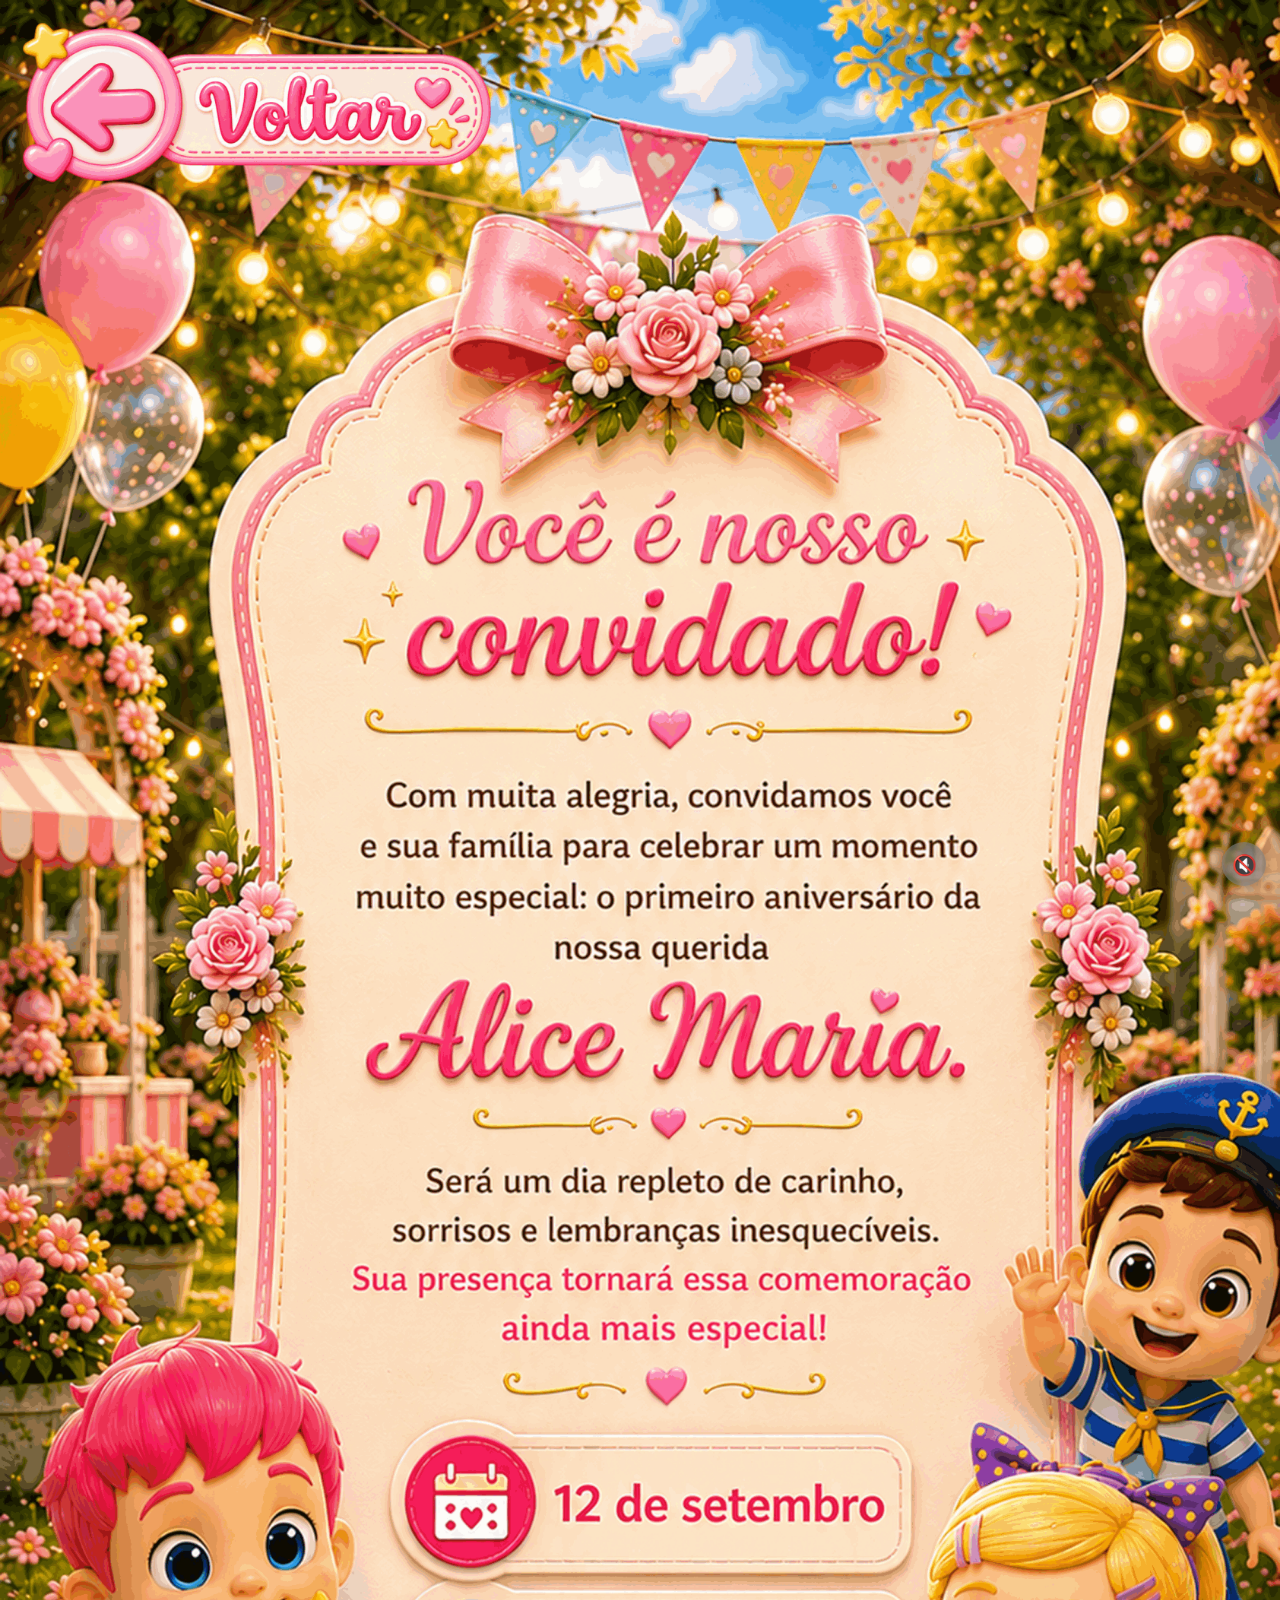
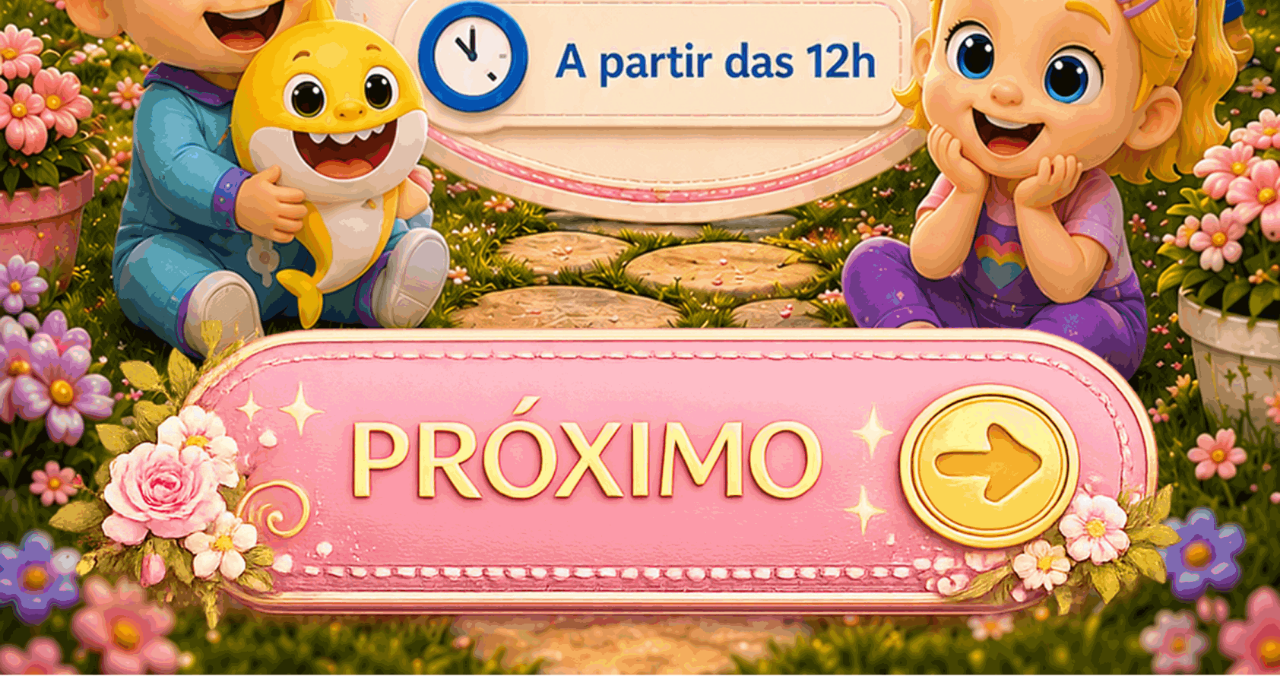
==== pagina2.html @ 955178db "Add files via upload" ====
<!doctype html>
<html lang="pt-BR"><head><meta charset="utf-8"><meta name="viewport" content="width=device-width,initial-scale=1,viewport-fit=cover"><title>Convite Alice Maria — Página 2</title><link rel="stylesheet" href="assets/css/convite.css"></head>
<body>
<div class="convite">
<img src="assets/images/pagina2.png" alt="Convite Alice Maria — Página 2">
<a class="hit" href="index.html" aria-label="Voltar" style="left:0%;top:0%;width:22%;height:7%;"></a>
<a class="hit" href="pagina3.html" aria-label="Próximo" style="left:8%;top:83%;width:84%;height:14%;"></a>
</div>
<button class="music-toggle" aria-label="Música">🔇</button>
<script src="assets/js/music.js"></script>
</body></html>
---- assets/css/convite.css ----
*{box-sizing:border-box}
html,body{margin:0;padding:0;background:#fff}
body{font-family:Arial,sans-serif;overflow-x:hidden}
.convite{position:relative;width:100%;max-width:1684px;margin:0 auto;line-height:0}
.convite img{display:block;width:100%;height:auto}
.hit{position:absolute;display:block;z-index:10;background:transparent;cursor:pointer}
.music-toggle{position:fixed;right:14px;bottom:14px;z-index:100;width:44px;height:44px;border:0;border-radius:50%;background:rgba(255,105,160,.9);color:#fff;font-size:20px;line-height:44px;text-align:center;box-shadow:0 2px 10px rgba(0,0,0,.2);cursor:pointer}
.music-toggle.off{background:rgba(120,120,120,.65)}
.external-placeholder{cursor:pointer}
@media (min-width:1685px){.convite{width:1684px}}
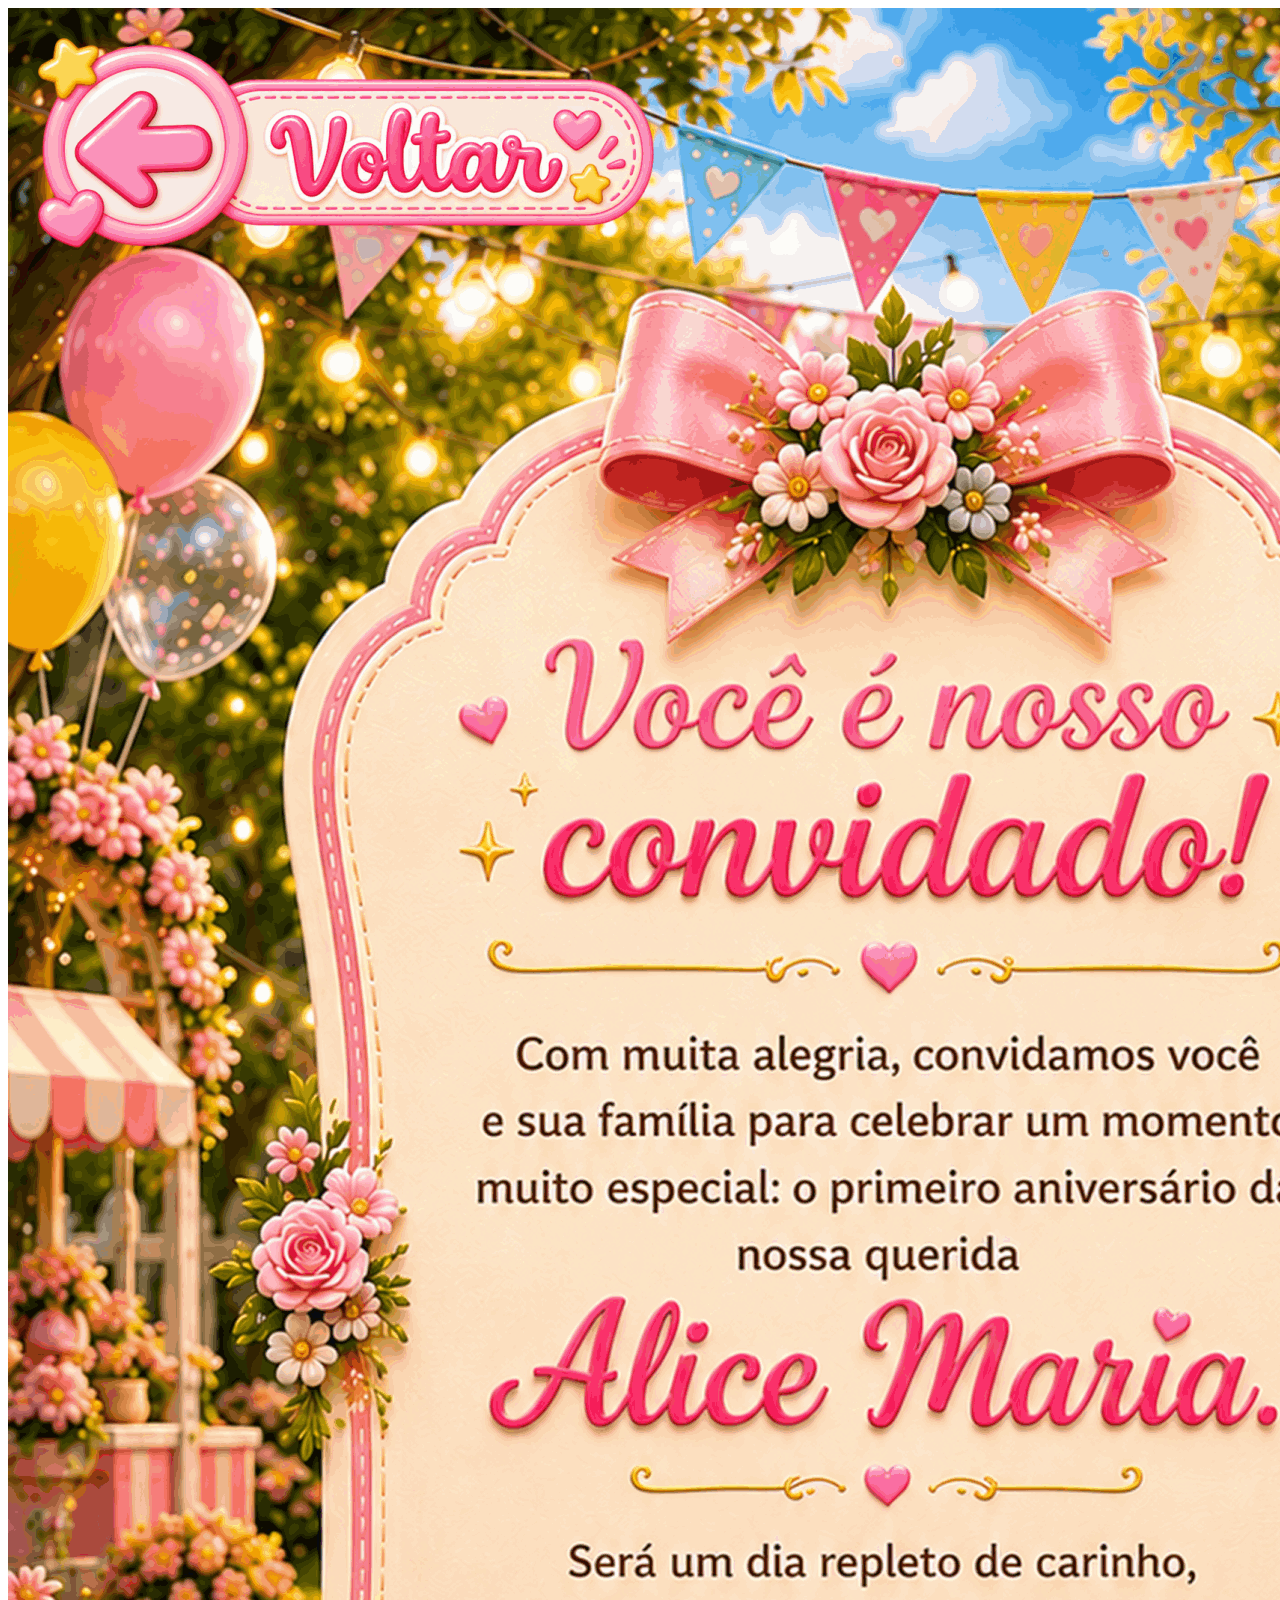
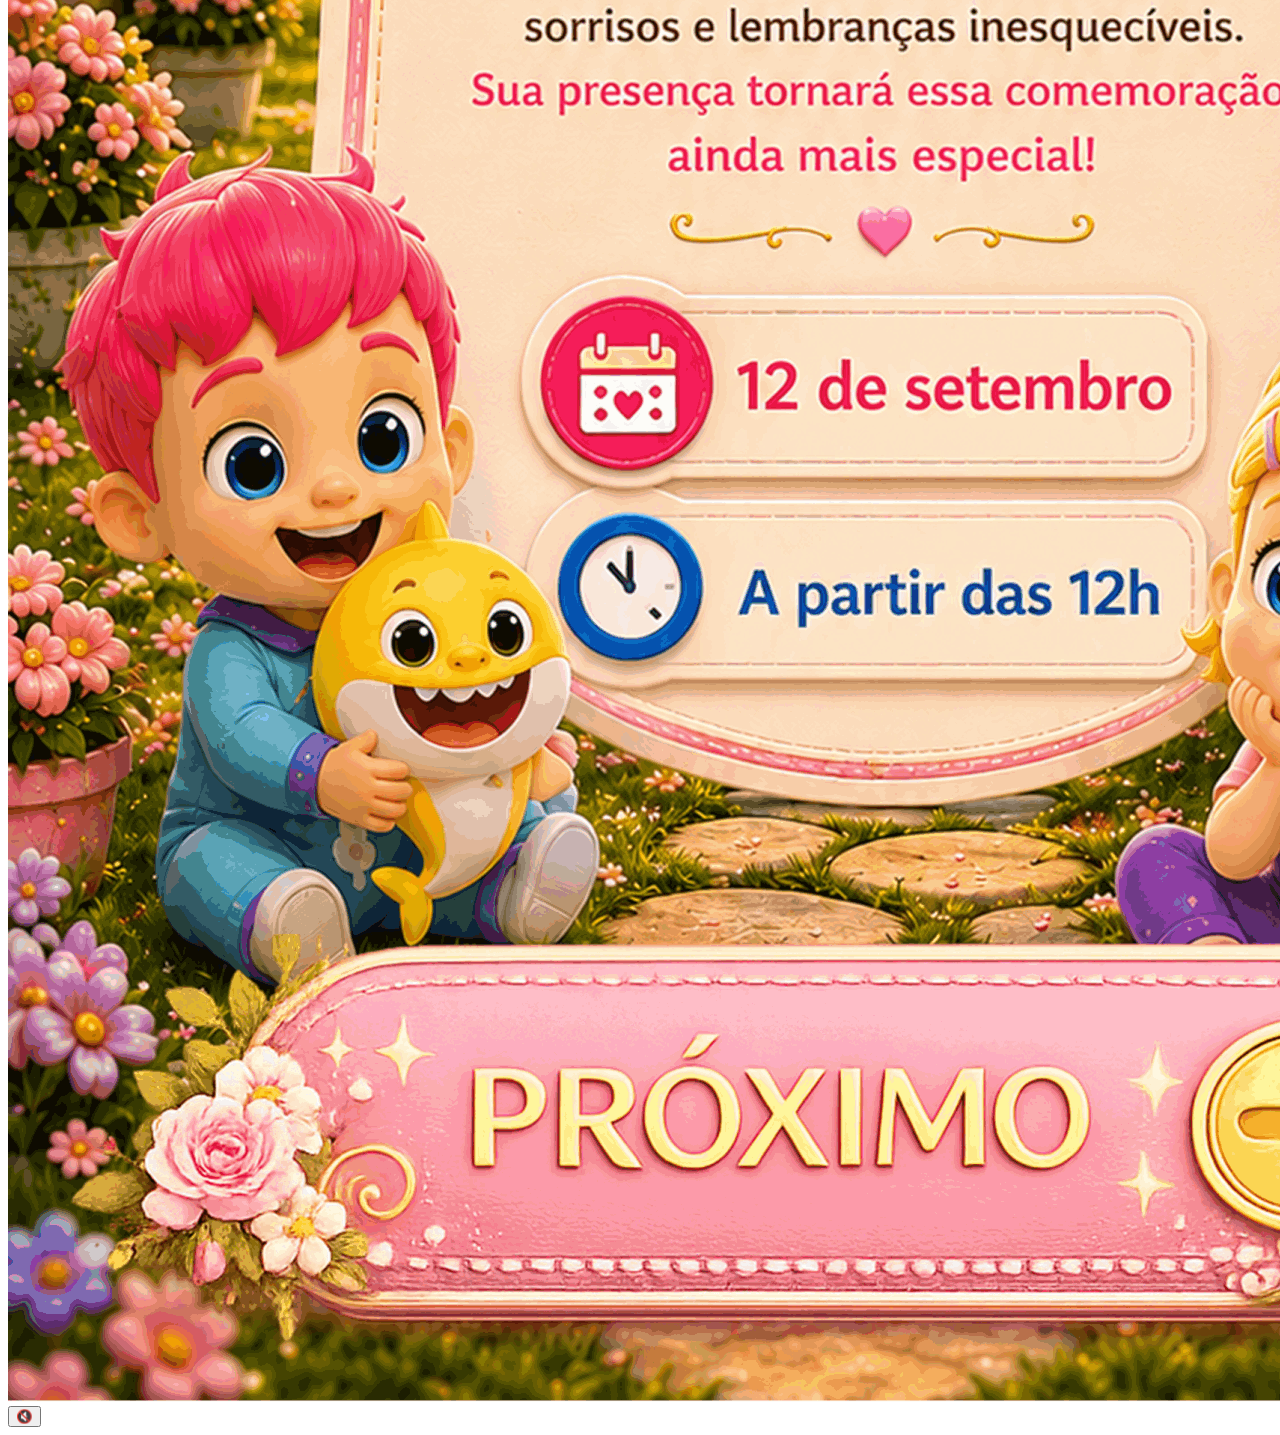
==== commit ae2932d6: "Update pagina2.html" ====
--- a/pagina2.html
+++ b/pagina2.html
@@ -1,5 +1,10 @@
 <!doctype html>
-<html lang="pt-BR"><head><meta charset="utf-8"><meta name="viewport" content="width=device-width,initial-scale=1,viewport-fit=cover"><title>Convite Alice Maria — Página 2</title><link rel="stylesheet" href="assets/css/convite.css"></head>
+<html lang="pt-BR">
+<head>
+<meta charset="utf-8">
+<meta name="viewport" content="width=device-width,initial-scale=1,viewport-fit=cover">
+<meta name="robots" content="noindex,nofollow,noarchive">
+<meta name="googlebot" content="noindex,nofollow,noarchive">
 <body>
 <div class="convite">
 <img src="assets/images/pagina2.png" alt="Convite Alice Maria — Página 2">
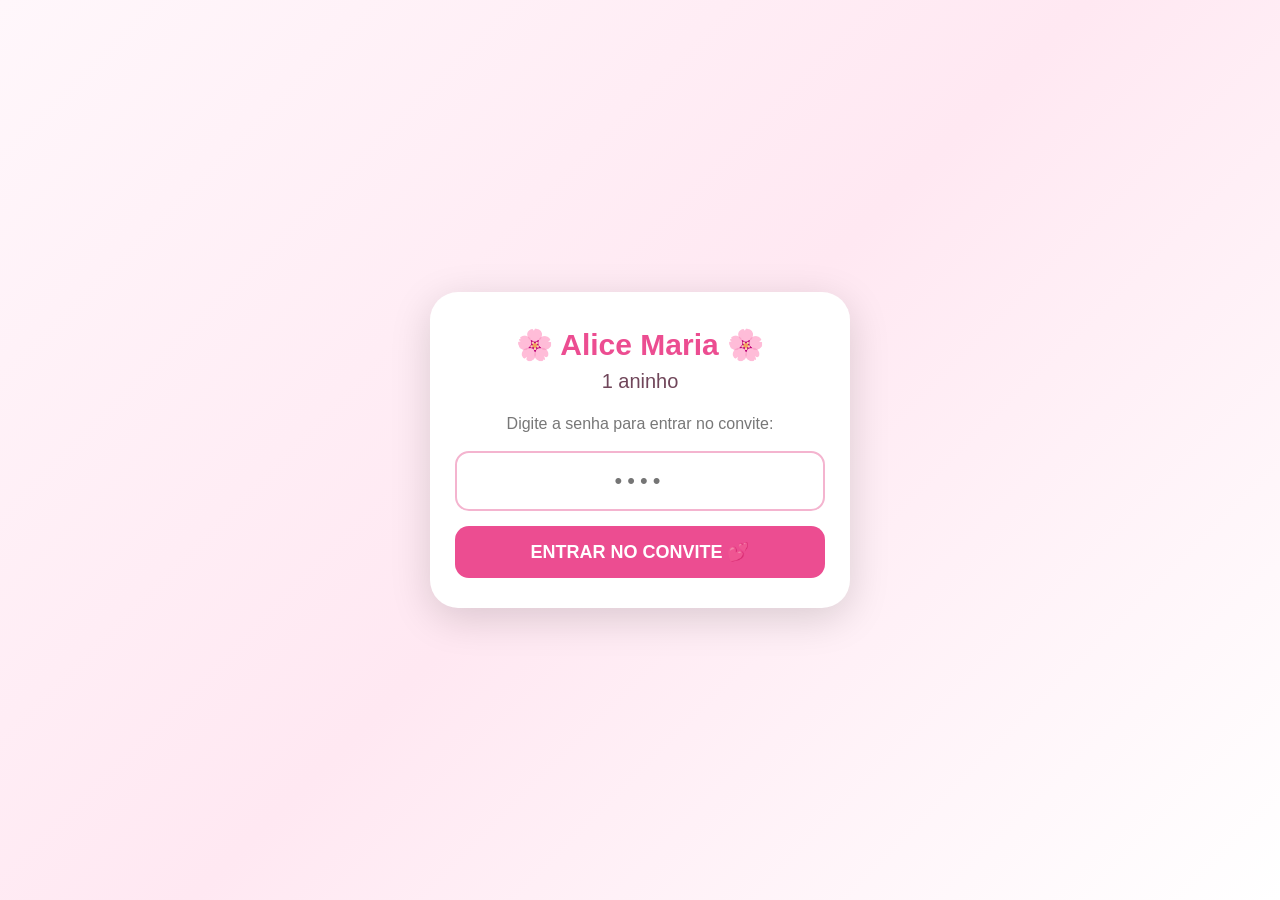
==== commit 28683667: "Update pagina2.html" ====
--- a/pagina2.html
+++ b/pagina2.html
@@ -13,4 +13,9 @@
 </div>
 <button class="music-toggle" aria-label="Música">🔇</button>
 <script src="assets/js/music.js"></script>
+<script>
+if(sessionStorage.getItem("aliceConviteLiberado") !== "sim"){
+  window.location.href = "index.html";
+}
+</script>
 </body></html>
